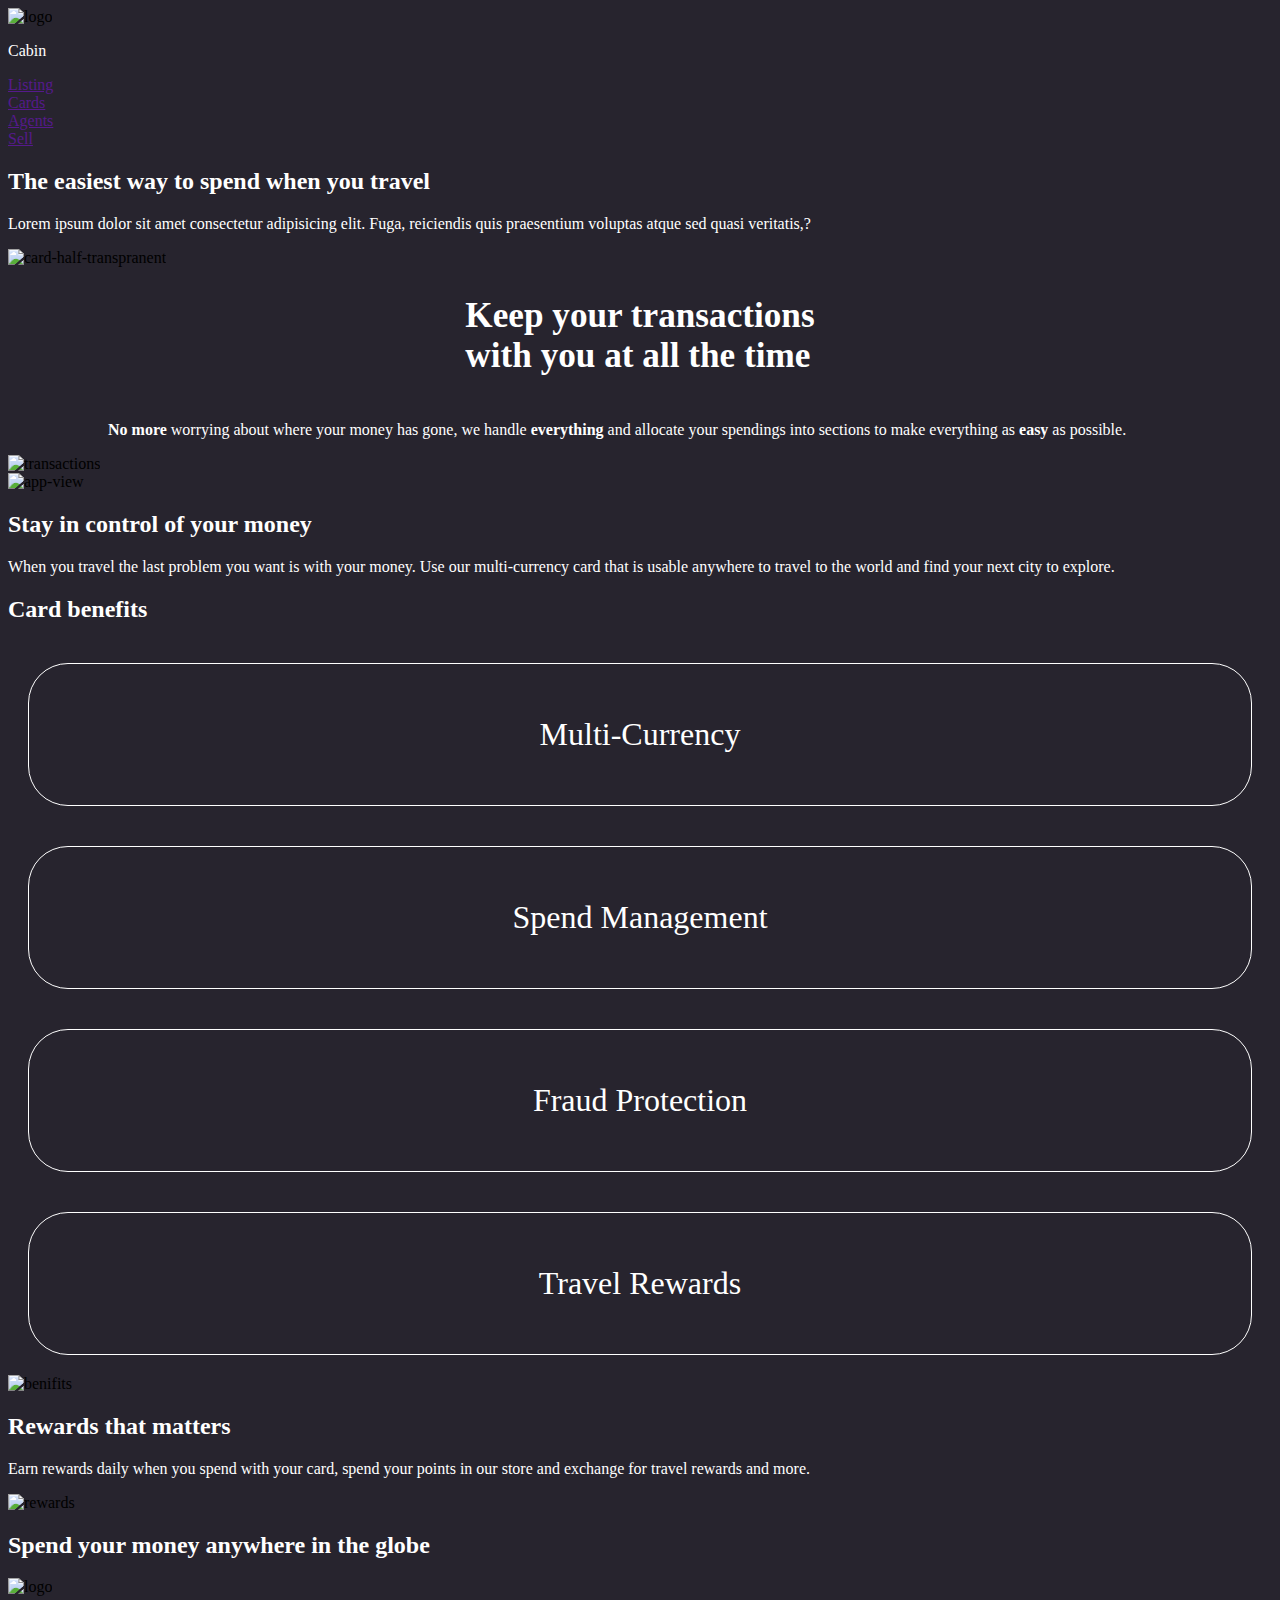
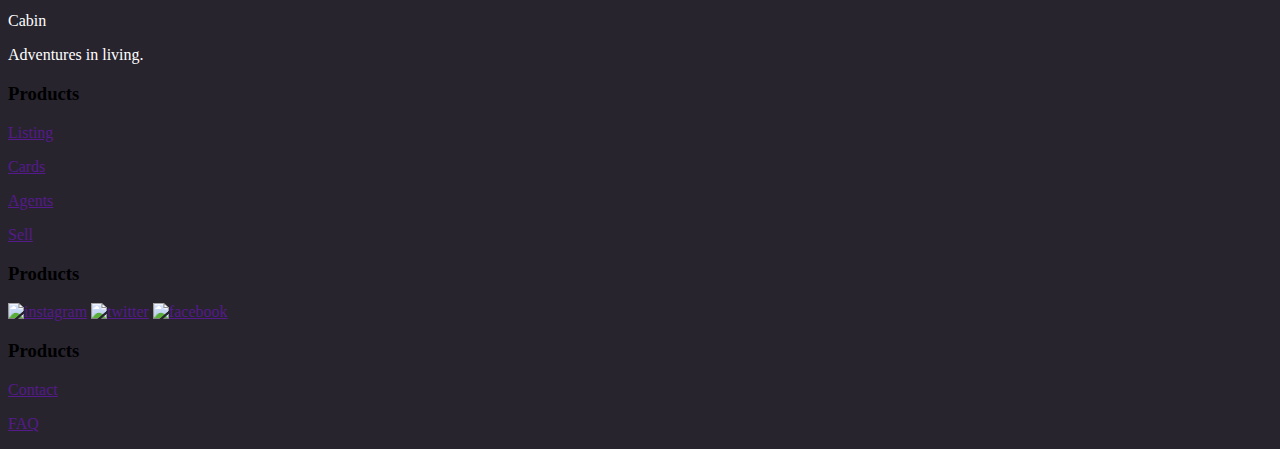
==== card.html @ 9b8d9e22 "HTML ADDED" ====
<!DOCTYPE html>
<html lang="en">

<head>
    <meta charset="UTF-8">
    <meta name="viewport" content="width=device-width, initial-scale=1.0">
    <!-- custom fonts -->
    <link rel="stylesheet" href="carmen-sans/style.css">
    <link rel="stylesheet" href="hk-groteks/style.css">
    <link rel="stylesheet" href="museo-sans/style.css">
    <!-- custom css -->
    <link rel="stylesheet" href="css/utils.css">
    <link rel="stylesheet" href="css/style.css">
    <title>Card | How To Use The Card</title>

    <style>
        body {
            background: #27242E;
        }
        
        h2 {
            color: white
        }
        
        p {
            color: white
        }
        
        .transH2 {
            display: flex;
            justify-content: center;
        }
        
        .transH2 h2 {
            font-size: 2.2rem;
            text-align: left;
        }
        
        .transP {
            padding: 0px 100px;
        }
        
        .benifitsCards {
            display: flex;
            justify-content: center;
            flex-direction: column;
        }
        
        .benifits {
            font-family: Museo Sans;
            font-style: normal;
            font-weight: normal;
            font-size: 2rem;
            color: #FFFFFF;
            text-align: center;
            padding: 20px 40px;
            border: 1px solid white;
            margin: 20px;
            border-radius: 40px;
        }
    </style>
</head>

<body>
    <header>
        <div class="containerFluid">
            <nav class="navmenu">
                <div class="logo">
                    <img src="img/logo.png" alt="logo">
                    <p>Cabin</p>
                </div>
                <div class="menu">
                    <div class="menuItems">
                        <a href="">Listing</a>
                    </div>
                    <div class="menuItems">
                        <a href="">Cards</a>
                    </div>
                    <div class="menuItems">
                        <a href="">Agents</a>
                    </div>
                    <div class="menuItems">
                        <a href="">Sell</a>
                    </div>
                </div>
            </nav>
        </div>
    </header>
    <main>
        <!-- grid section -->
        <section>
            <div class="containerFluid py100">
                <div class="grid2">

                    <div class="column2">
                        <div class="colContent">
                            <h2>The easiest way to spend when you travel </h2>
                            <p>Lorem ipsum dolor sit amet consectetur adipisicing elit. Fuga, reiciendis quis praesentium voluptas atque sed quasi veritatis,?</p>
                        </div>
                    </div>
                    <div class="column2">
                        <img src="img/card/card-half-transpranent.png" alt="card-half-transpranent">
                    </div>

                </div>
            </div>
        </section>
        <!-- grid section -->
        <section>
            <div class="containerFluid">
                <div class="container transH2">
                    <h2>Keep your transactions <br> with you at all the time </h2>
                </div>
                <div class="grid2 py100">
                    <div class="column2">
                        <div class="colContent">
                            <p class="transP"> <b>No more</b> worrying about where your money has gone, we handle <b>everything</b> and allocate your spendings into sections to make everything as <b>easy</b> as possible. </p>
                        </div>
                    </div>
                    <div class="column2">
                        <img src="img/card/transactions.png" alt="transactions">
                    </div>

                </div>
            </div>
        </section>
        <!-- grid section -->
        <section>
            <div class="containerFluid">
                <div class="grid2 py100">

                    <div class="column2">
                        <img src="img/card/app-view.png" alt="app-view">
                    </div>
                    <div class="column2">
                        <div class="colContent">
                            <h2>Stay in control of your money </h2>
                            <p>When you travel the last problem you want is with your money. Use our multi-currency card that is usable anywhere to travel to the world and find your next city to explore. </p>
                        </div>
                    </div>

                </div>
            </div>
        </section>
        <!-- grid section -->
        <section>
            <div class="containerFluid">
                <h2 class="tCenter">Card benefits </h2>
                <div class="grid2 py100">
                    <div class="column2">
                        <div class="colContent benifitsCards">

                            <div class="benifits">
                                <p>Multi-Currency</p>
                            </div>
                            <div class="benifits">
                                <p>Spend Management</p>
                            </div>
                            <div class="benifits">
                                <p>Fraud Protection</p>
                            </div>
                            <div class="benifits">
                                <p>Travel Rewards</p>
                            </div>

                        </div>
                    </div>
                    <div class="column2">
                        <img src="img/card/benifits.png" alt="benifits">
                    </div>

                </div>
            </div>
        </section>
        <!-- grid section -->
        <section>
            <div class="containerFluid">
                <div class="grid2 py100">

                    <div class="column2">
                        <div class="colContent">
                            <h2>Rewards that matters </h2>
                            <p>Earn rewards daily when you spend with your card, spend your points in our store and exchange for travel rewards and more.</p>
                        </div>
                    </div>
                    <div class="column2">
                        <img src="img/card/rewards.png" alt="rewards">
                    </div>

                </div>
            </div>
        </section>
        <!-- grid section -->
        <!-- message section -->
        <section>
            <div class="containerFluid">
                <div class="message">
                    <h2 class="tCenter">Spend your money anywhere in the globe</h2>
                </div>
            </div>
        </section>
    </main>
    <footer>
        <div class="containerFluid bgWhite">
            <div class="container80 footer">
                <div class="logoSection">
                    <div class="logo">
                        <img src="img/logo-black" alt="logo">
                        <p class="colBlack">Cabin</p>
                    </div>
                    <p class="desc">Adventures in living.</p>
                </div>
                <div class="footerMenu">
                    <div class="listMenu">
                        <h3>Products</h3>
                        <div class="lists">
                            <p> <a href=""> Listing </a> </p>
                            <p> <a href=""> Cards </a> </p>
                            <p> <a href=""> Agents </a> </p>
                            <p> <a href=""> Sell </a> </p>
                        </div>
                    </div>
                    <div class="listMenu">
                        <h3>Products</h3>
                        <div class="lists socialList">
                            <a href=""><img src="img/instagram.png" alt="instagram"></a>
                            <a href=""><img src="img/twitter.png" alt="twitter"></a>
                            <a href=""><img src="img/facebook.png" alt="facebook"></a>
                        </div>
                    </div>
                    <div class="listMenu">
                        <h3>Products</h3>
                        <div class="lists">
                            <p> <a href=""> Contact </a> </p>
                            <p> <a href=""> FAQ </a> </p>
                        </div>
                    </div>
                </div>
            </div>
        </div>

    </footer>
</body>

</html>
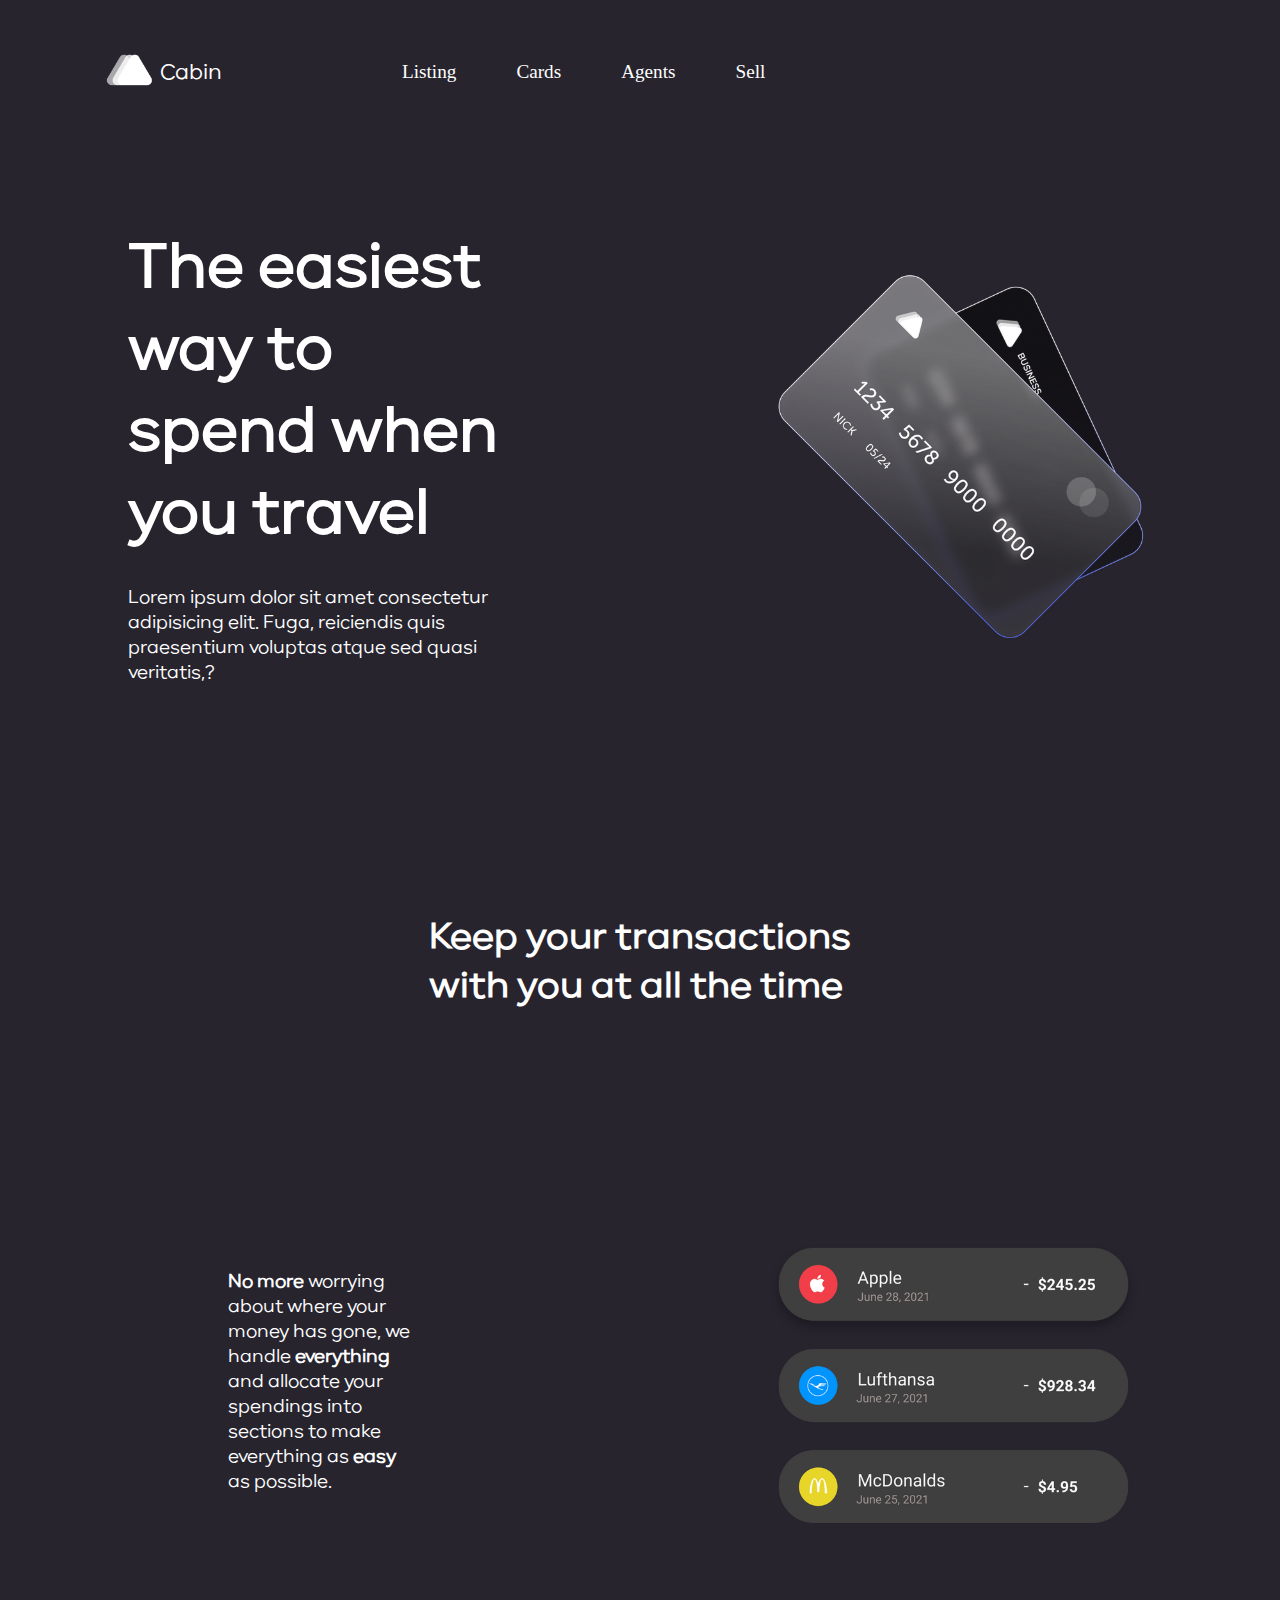
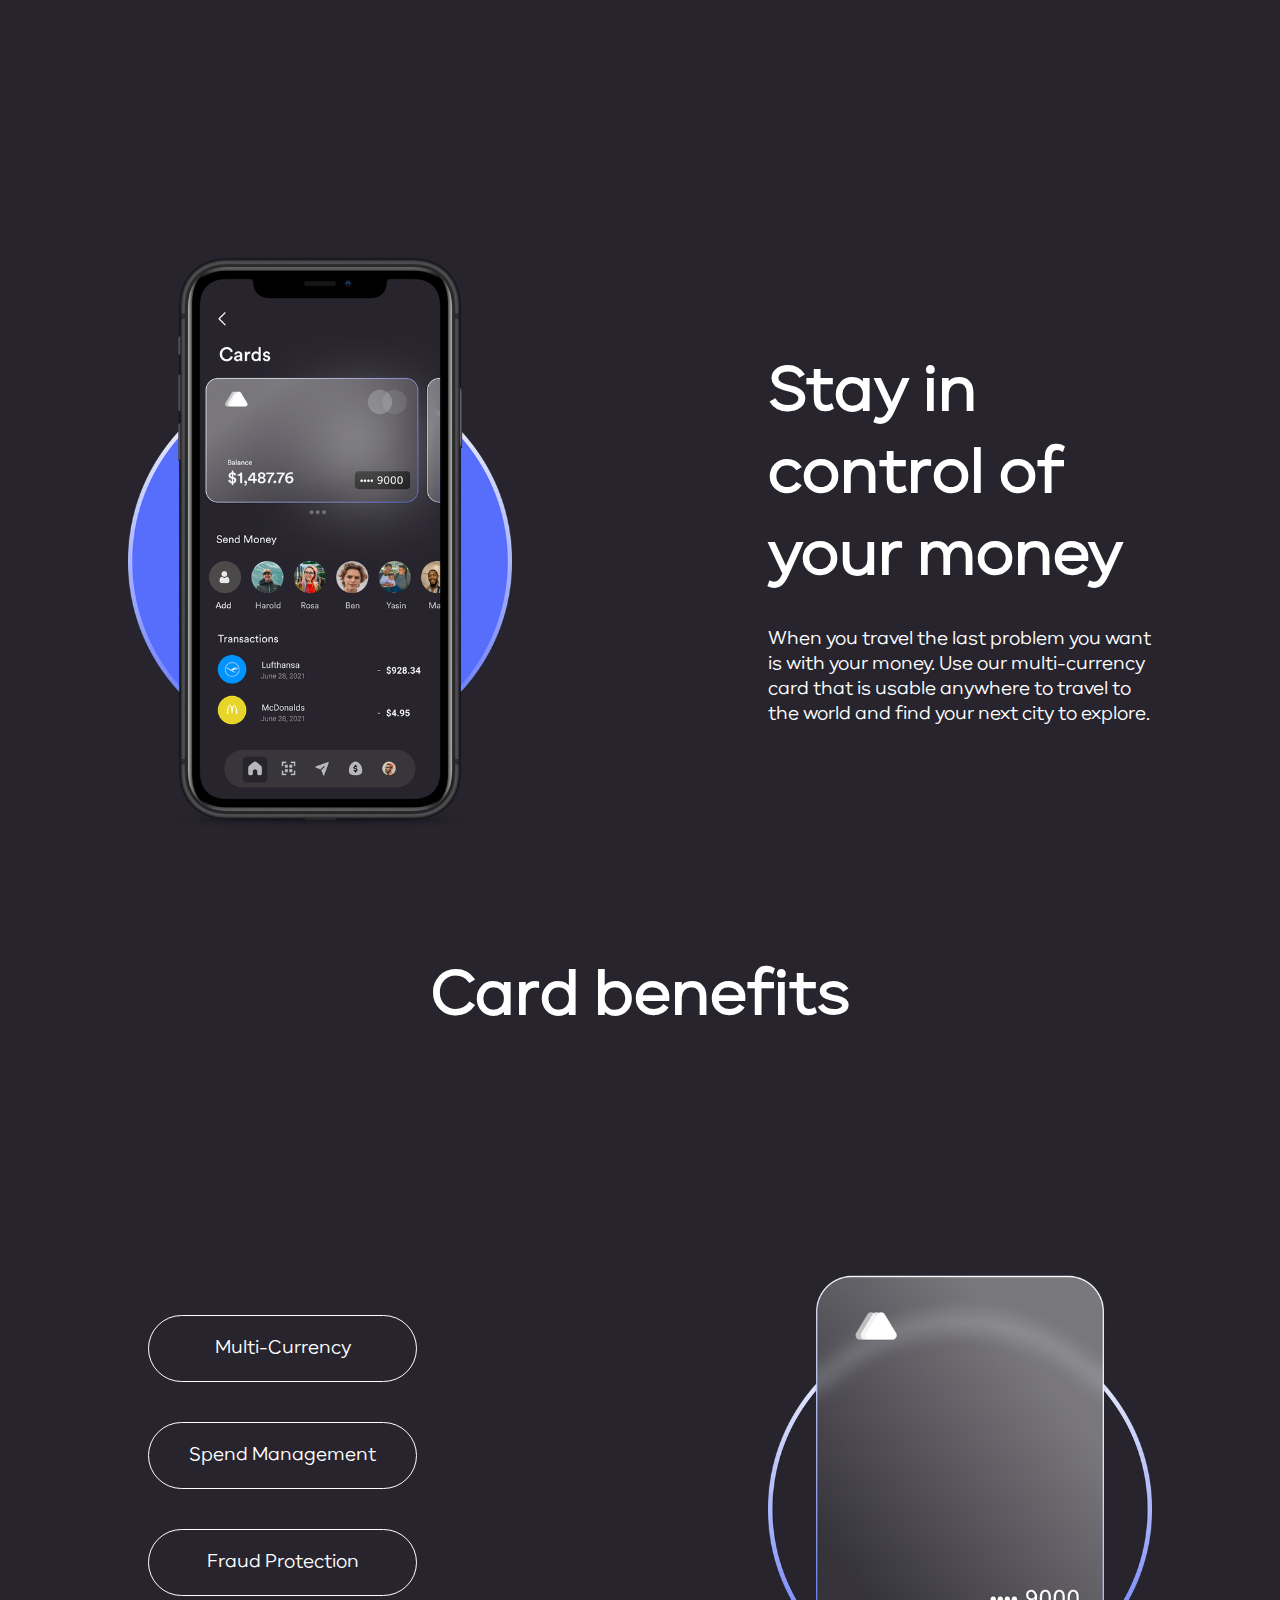
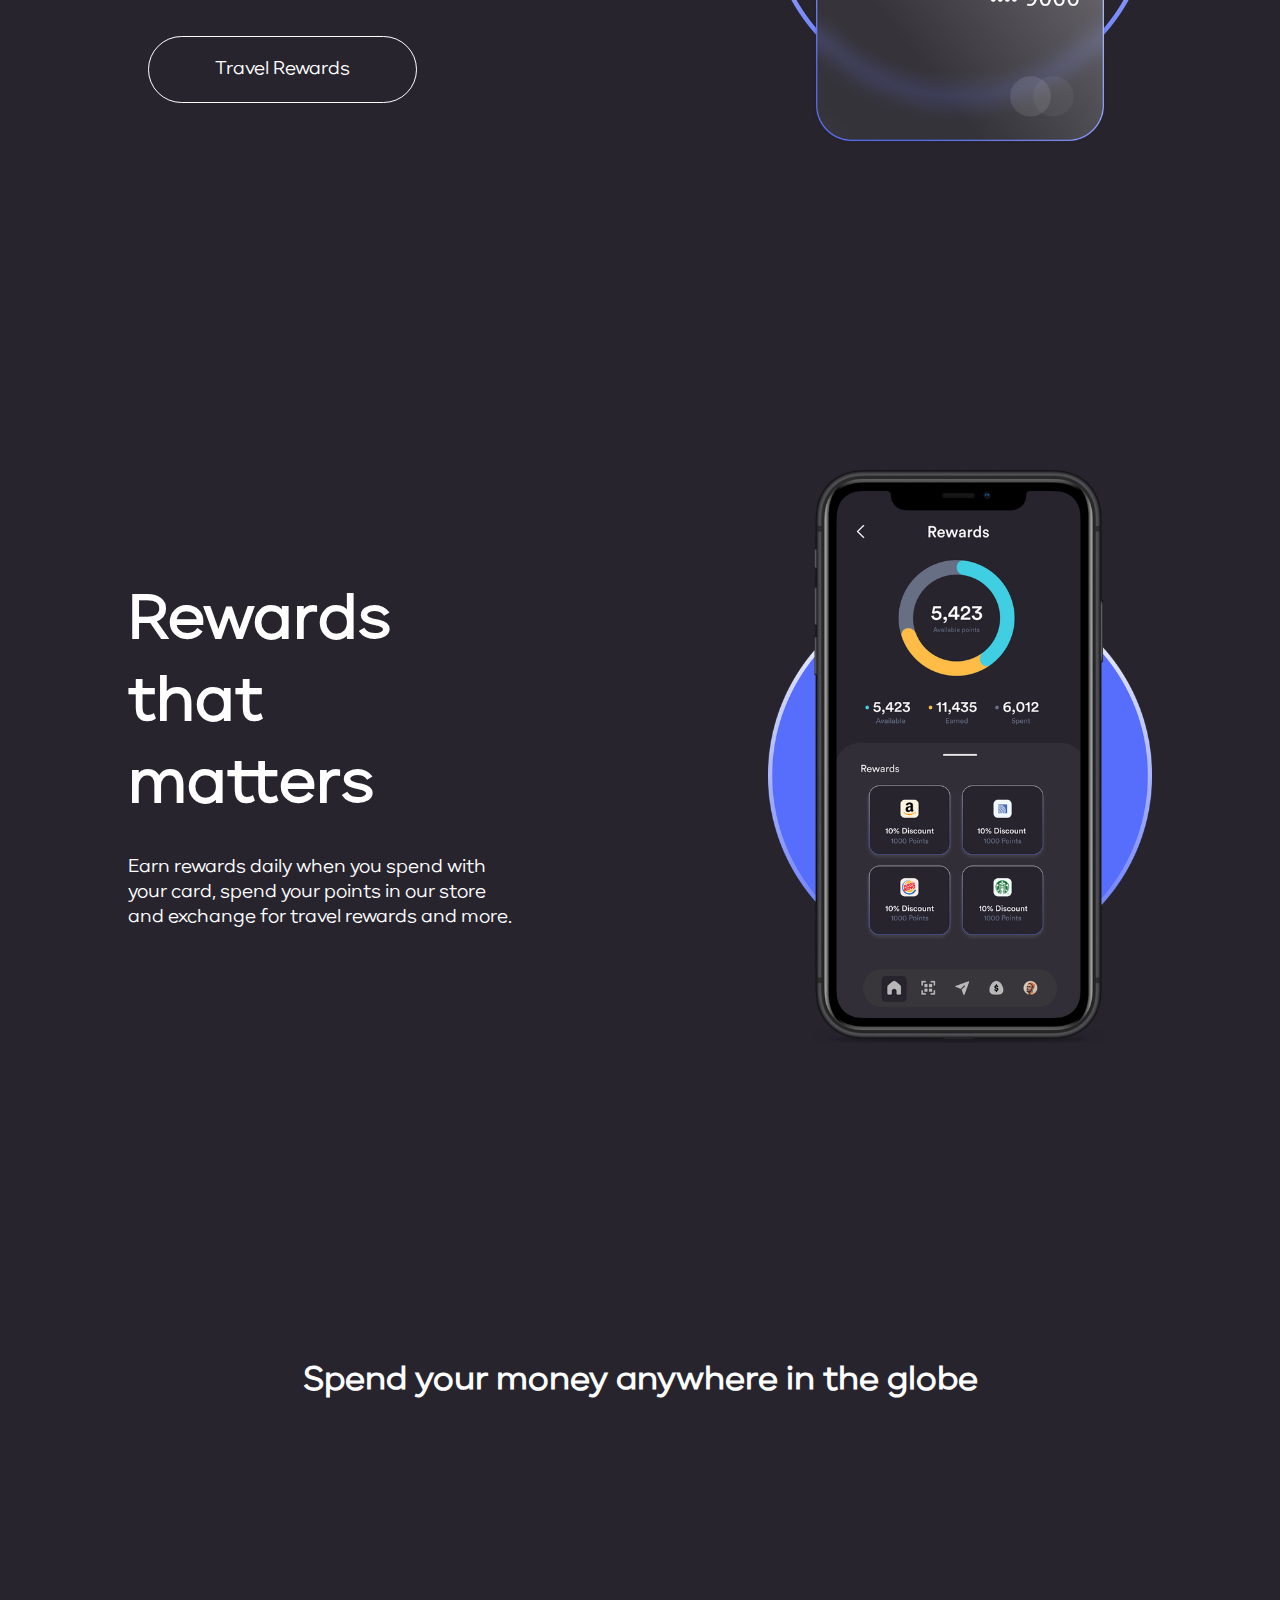
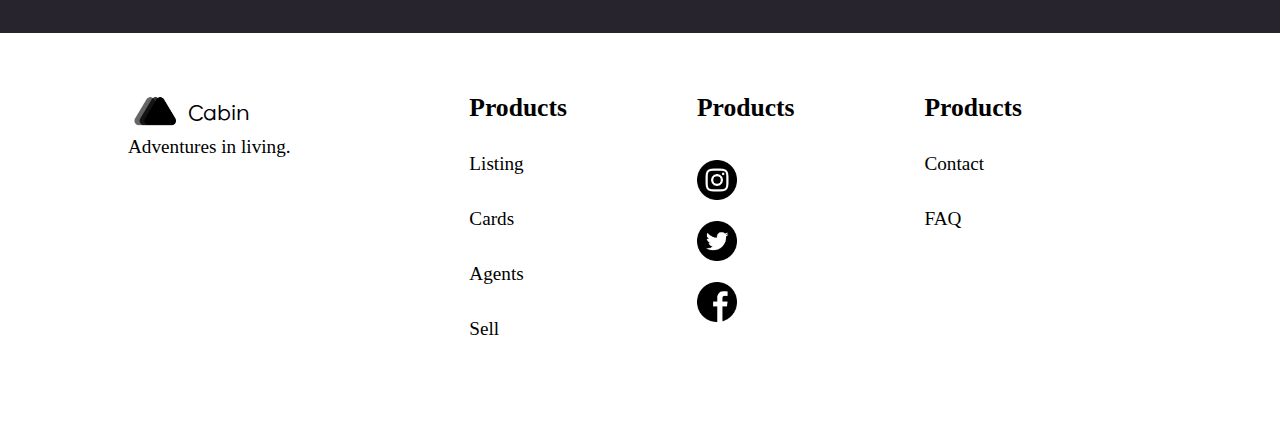
==== commit 57ec03bb: "Update card.html" ====
--- a/card.html
+++ b/card.html
@@ -5,12 +5,12 @@
     <meta charset="UTF-8">
     <meta name="viewport" content="width=device-width, initial-scale=1.0">
     <!-- custom fonts -->
-    <link rel="stylesheet" href="carmen-sans/style.css">
-    <link rel="stylesheet" href="hk-groteks/style.css">
-    <link rel="stylesheet" href="museo-sans/style.css">
+    <link rel="stylesheet" href="https://ckwebstudio.github.io/webapp/carmen-sans/style.css">
+    <link rel="stylesheet" href="https://ckwebstudio.github.io/webapp/hk-groteks/style.css">
+    <link rel="stylesheet" href="https://ckwebstudio.github.io/webapp/museo-sans/style.css">
     <!-- custom css -->
-    <link rel="stylesheet" href="css/utils.css">
-    <link rel="stylesheet" href="css/style.css">
+    <link rel="stylesheet" href="https://ckwebstudio.github.io/webapp/css/utils.css">
+    <link rel="stylesheet" href="https://ckwebstudio.github.io/webapp/css/style.css">
     <title>Card | How To Use The Card</title>
 
     <style>
@@ -242,4 +242,4 @@
     </footer>
 </body>
 
-</html>+</html>
